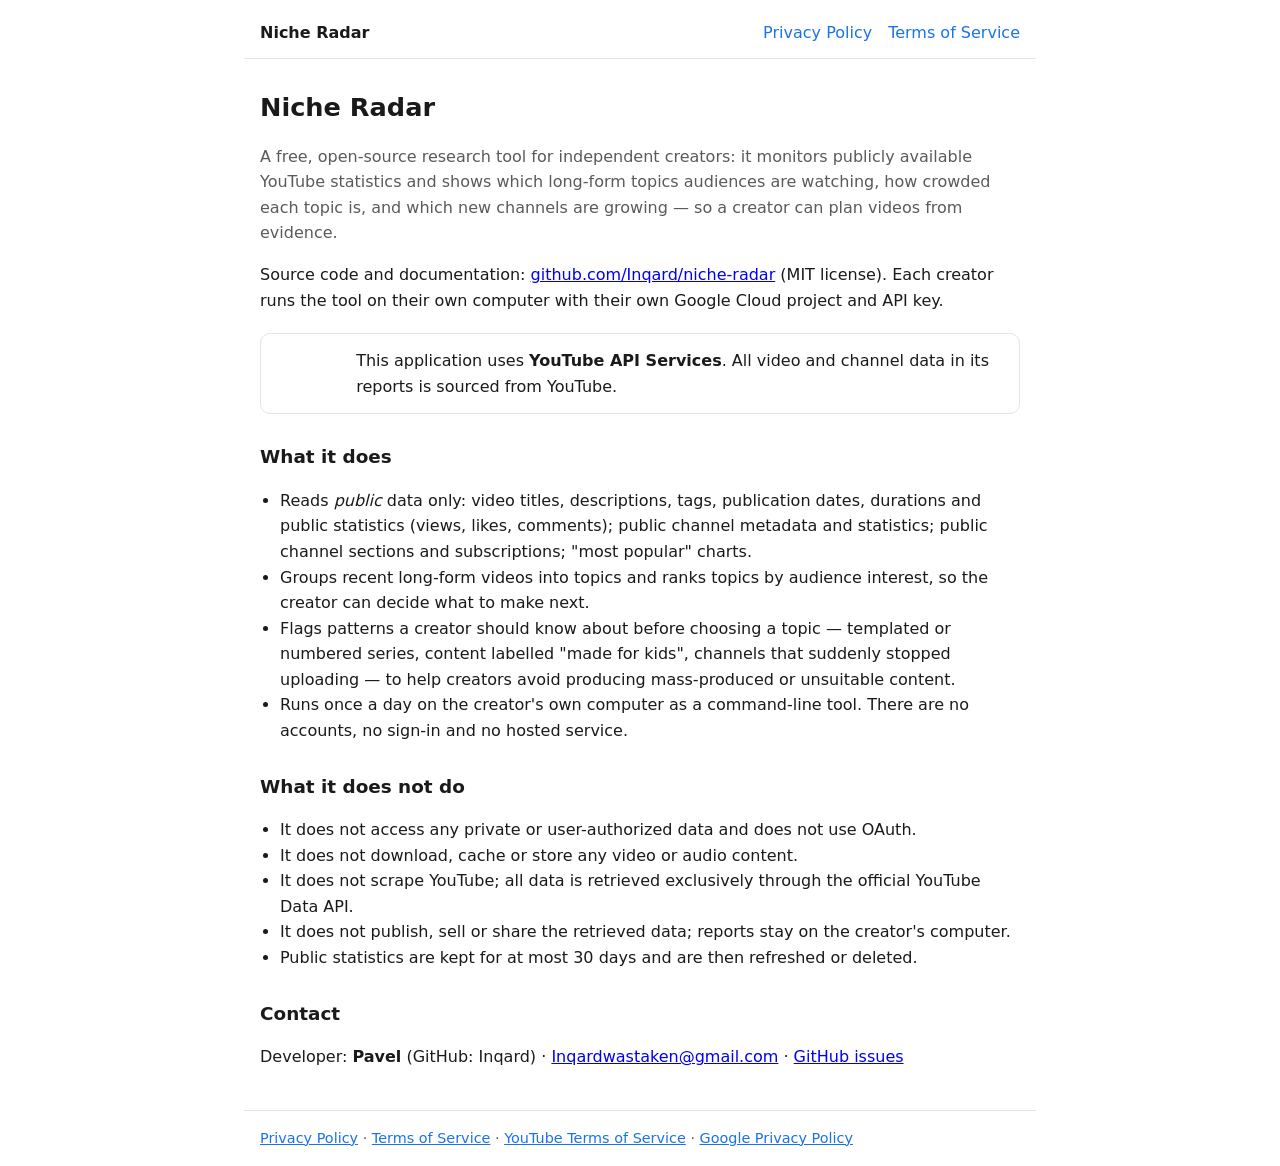
==== site/index.html @ 8c6e2663 "Niche Radar: open-source YouTube niche research tool Public release of the radar: search + charts + " ====
<!doctype html>
<html lang="en">
<head>
  <meta charset="utf-8">
  <meta name="viewport" content="width=device-width, initial-scale=1">
  <title>Niche Radar</title>
  <style>
    :root { --bg: #ffffff; --fg: #1a1a1a; --muted: #5a5a5a; --line: #e4e4e4; --accent: #1a73e8; }
    @media (prefers-color-scheme: dark) {
      :root:not([data-theme="light"]) { --bg: #121212; --fg: #ededed; --muted: #a8a8a8; --line: #2c2c2c; --accent: #8ab4f8; }
    }
    :root[data-theme="dark"] { --bg: #121212; --fg: #ededed; --muted: #a8a8a8; --line: #2c2c2c; --accent: #8ab4f8; }
    body { margin: 0; background: var(--bg); color: var(--fg); font: 16px/1.6 system-ui, -apple-system, "Segoe UI", Roboto, sans-serif; }
    header, main, footer { max-width: 760px; margin: 0 auto; padding: 0 16px; }
    header { display: flex; justify-content: space-between; align-items: center; padding-top: 20px; padding-bottom: 12px; border-bottom: 1px solid var(--line); }
    nav a { margin-left: 16px; color: var(--accent); text-decoration: none; }
    h1 { font-size: 1.6rem; margin: 28px 0 8px; } h2 { font-size: 1.15rem; margin-top: 28px; }
    .muted { color: var(--muted); }
    .attribution { display: flex; align-items: center; gap: 12px; margin: 20px 0; padding: 14px 16px; border: 1px solid var(--line); border-radius: 10px; }
    .attribution img { height: 24px; width: auto; }
    footer { border-top: 1px solid var(--line); margin-top: 40px; padding: 16px; font-size: 0.9rem; color: var(--muted); }
    footer a { color: var(--accent); }
    ul { padding-left: 20px; }
  </style>
</head>
<body>
  <header>
    <strong>Niche Radar</strong>
    <nav><a href="privacy.html">Privacy Policy</a><a href="terms.html">Terms of Service</a></nav>
  </header>
  <main>
    <h1>Niche Radar</h1>
    <p class="muted">A free, open-source research tool for independent creators: it monitors publicly available YouTube statistics and shows which long-form topics audiences are watching, how crowded each topic is, and which new channels are growing — so a creator can plan videos from evidence.</p>
    <p>Source code and documentation: <a href="https://github.com/Inqard/niche-radar" rel="noopener">github.com/Inqard/niche-radar</a> (MIT license). Each creator runs the tool on their own computer with their own Google Cloud project and API key.</p>

    <div class="attribution">
      <!-- Branding guidelines: the app is nonfunctional without YouTube -> the official "developed with YouTube"
           logo, unmodified and clickable; light variant on light backgrounds, dark variant in dark mode.
           Source: https://developers.google.com/youtube/terms/branding-guidelines -->
      <a href="https://www.youtube.com" rel="noopener" aria-label="YouTube">
        <picture>
          <source srcset="developed-with-youtube-sentence-case-dark.png" media="(prefers-color-scheme: dark)">
          <img src="developed-with-youtube-sentence-case-light.png" alt="developed with YouTube">
        </picture>
      </a>
      <span>This application uses <strong>YouTube API Services</strong>. All video and channel data in its reports is sourced from YouTube.</span>
    </div>

    <h2>What it does</h2>
    <ul>
      <li>Reads <em>public</em> data only: video titles, descriptions, tags, publication dates, durations and public statistics (views, likes, comments); public channel metadata and statistics; public channel sections and subscriptions; "most popular" charts.</li>
      <li>Groups recent long-form videos into topics and ranks topics by audience interest, so the creator can decide what to make next.</li>
      <li>Flags patterns a creator should know about before choosing a topic — templated or numbered series, content labelled "made for kids", channels that suddenly stopped uploading — to help creators avoid producing mass-produced or unsuitable content.</li>
      <li>Runs once a day on the creator's own computer as a command-line tool. There are no accounts, no sign-in and no hosted service.</li>
    </ul>

    <h2>What it does not do</h2>
    <ul>
      <li>It does not access any private or user-authorized data and does not use OAuth.</li>
      <li>It does not download, cache or store any video or audio content.</li>
      <li>It does not scrape YouTube; all data is retrieved exclusively through the official YouTube Data API.</li>
      <li>It does not publish, sell or share the retrieved data; reports stay on the creator's computer.</li>
      <li>Public statistics are kept for at most 30 days and are then refreshed or deleted.</li>
    </ul>

    <h2>Contact</h2>
    <p>Developer: <strong>Pavel</strong> (GitHub: Inqard) · <a href="mailto:Inqardwastaken@gmail.com">Inqardwastaken@gmail.com</a> · <a href="https://github.com/Inqard/niche-radar/issues" rel="noopener">GitHub issues</a></p>
  </main>
  <footer>
    <a href="privacy.html">Privacy Policy</a> · <a href="terms.html">Terms of Service</a> ·
    <a href="https://www.youtube.com/t/terms" rel="noopener">YouTube Terms of Service</a> ·
    <a href="https://policies.google.com/privacy" rel="noopener">Google Privacy Policy</a>
  </footer>
</body>
</html>
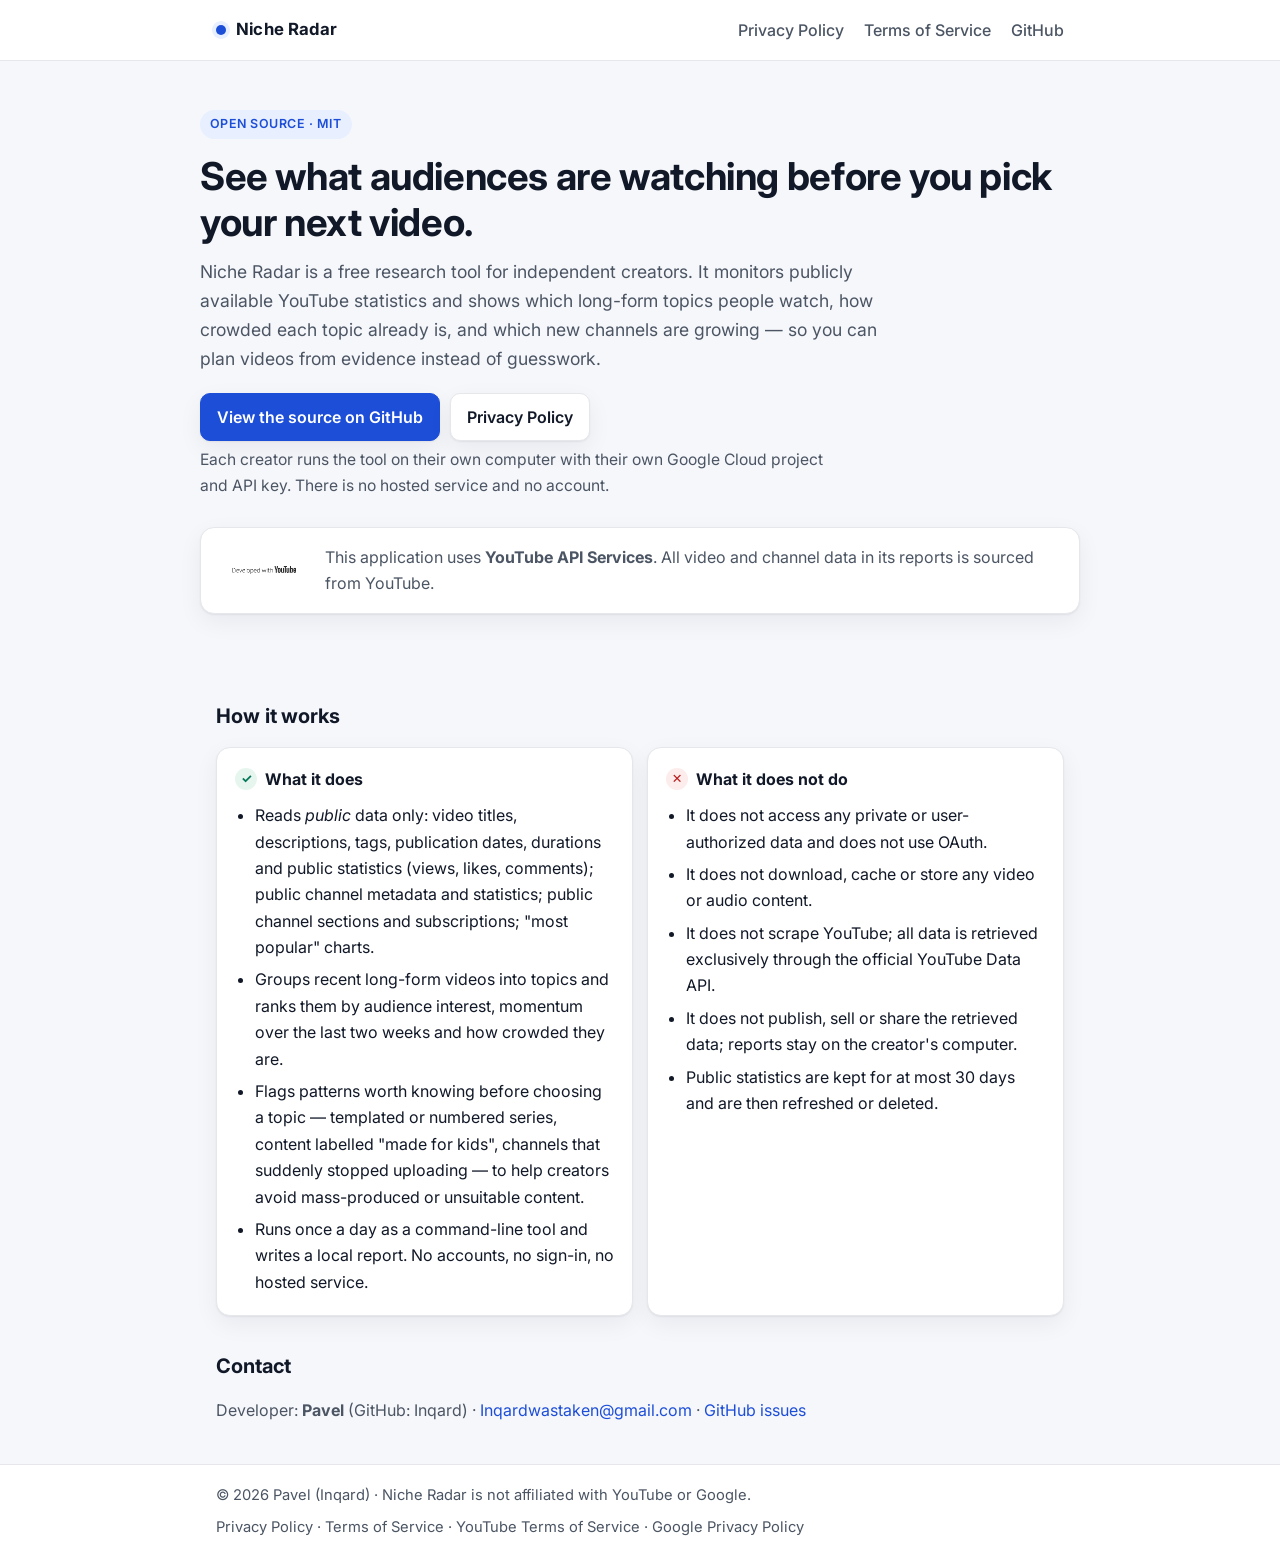
==== commit 3163ece6: "Site: redesign, fix logo variant (dark logo on light background), sticky footer Co-Authored-By: Clau" ====
--- a/site/index.html
+++ b/site/index.html
@@ -4,72 +4,82 @@
   <meta charset="utf-8">
   <meta name="viewport" content="width=device-width, initial-scale=1">
   <title>Niche Radar</title>
-  <style>
-    :root { --bg: #ffffff; --fg: #1a1a1a; --muted: #5a5a5a; --line: #e4e4e4; --accent: #1a73e8; }
-    @media (prefers-color-scheme: dark) {
-      :root:not([data-theme="light"]) { --bg: #121212; --fg: #ededed; --muted: #a8a8a8; --line: #2c2c2c; --accent: #8ab4f8; }
-    }
-    :root[data-theme="dark"] { --bg: #121212; --fg: #ededed; --muted: #a8a8a8; --line: #2c2c2c; --accent: #8ab4f8; }
-    body { margin: 0; background: var(--bg); color: var(--fg); font: 16px/1.6 system-ui, -apple-system, "Segoe UI", Roboto, sans-serif; }
-    header, main, footer { max-width: 760px; margin: 0 auto; padding: 0 16px; }
-    header { display: flex; justify-content: space-between; align-items: center; padding-top: 20px; padding-bottom: 12px; border-bottom: 1px solid var(--line); }
-    nav a { margin-left: 16px; color: var(--accent); text-decoration: none; }
-    h1 { font-size: 1.6rem; margin: 28px 0 8px; } h2 { font-size: 1.15rem; margin-top: 28px; }
-    .muted { color: var(--muted); }
-    .attribution { display: flex; align-items: center; gap: 12px; margin: 20px 0; padding: 14px 16px; border: 1px solid var(--line); border-radius: 10px; }
-    .attribution img { height: 24px; width: auto; }
-    footer { border-top: 1px solid var(--line); margin-top: 40px; padding: 16px; font-size: 0.9rem; color: var(--muted); }
-    footer a { color: var(--accent); }
-    ul { padding-left: 20px; }
-  </style>
+  <meta name="description" content="Free, open-source research tool for independent YouTube creators: which long-form topics audiences watch, how crowded they are, and which new channels are growing.">
+  <link rel="preconnect" href="https://fonts.googleapis.com">
+  <link rel="stylesheet" href="https://fonts.googleapis.com/css2?family=Inter:wght@400;500;600;700&display=swap">
+  <link rel="stylesheet" href="styles.css">
 </head>
 <body>
-  <header>
-    <strong>Niche Radar</strong>
-    <nav><a href="privacy.html">Privacy Policy</a><a href="terms.html">Terms of Service</a></nav>
+  <header class="site-header">
+    <div class="wrap">
+      <a class="brand" href="index.html"><span class="dot"></span>Niche Radar</a>
+      <nav><a href="privacy.html">Privacy Policy</a><a href="terms.html">Terms of Service</a><a href="https://github.com/Inqard/niche-radar" rel="noopener">GitHub</a></nav>
+    </div>
   </header>
+
   <main>
-    <h1>Niche Radar</h1>
-    <p class="muted">A free, open-source research tool for independent creators: it monitors publicly available YouTube statistics and shows which long-form topics audiences are watching, how crowded each topic is, and which new channels are growing — so a creator can plan videos from evidence.</p>
-    <p>Source code and documentation: <a href="https://github.com/Inqard/niche-radar" rel="noopener">github.com/Inqard/niche-radar</a> (MIT license). Each creator runs the tool on their own computer with their own Google Cloud project and API key.</p>
+    <section class="hero wrap">
+      <span class="badge">Open source · MIT</span>
+      <h1>See what audiences are watching before you pick your next video.</h1>
+      <p class="lead">Niche Radar is a free research tool for independent creators. It monitors publicly available YouTube statistics and shows which long-form topics people watch, how crowded each topic already is, and which new channels are growing — so you can plan videos from evidence instead of guesswork.</p>
+      <div class="actions">
+        <a class="btn primary" href="https://github.com/Inqard/niche-radar" rel="noopener">View the source on GitHub</a>
+        <a class="btn" href="privacy.html">Privacy Policy</a>
+      </div>
+      <p class="lead" style="font-size:.98rem">Each creator runs the tool on their own computer with their own Google Cloud project and API key. There is no hosted service and no account.</p>
 
-    <div class="attribution">
-      <!-- Branding guidelines: the app is nonfunctional without YouTube -> the official "developed with YouTube"
-           logo, unmodified and clickable; light variant on light backgrounds, dark variant in dark mode.
-           Source: https://developers.google.com/youtube/terms/branding-guidelines -->
-      <a href="https://www.youtube.com" rel="noopener" aria-label="YouTube">
-        <picture>
-          <source srcset="developed-with-youtube-sentence-case-dark.png" media="(prefers-color-scheme: dark)">
-          <img src="developed-with-youtube-sentence-case-light.png" alt="developed with YouTube">
-        </picture>
-      </a>
-      <span>This application uses <strong>YouTube API Services</strong>. All video and channel data in its reports is sourced from YouTube.</span>
+      <div class="attribution">
+        <!-- Branding guidelines: the app is nonfunctional without YouTube -> official "developed with YouTube" logo,
+             unmodified and clickable. Google names the files by logo colour: "dark" = dark logo for light backgrounds,
+             "light" = white logo for dark backgrounds. Source: https://developers.google.com/youtube/terms/branding-guidelines -->
+        <a href="https://www.youtube.com" rel="noopener" aria-label="YouTube">
+          <picture>
+            <source srcset="developed-with-youtube-sentence-case-light.png" media="(prefers-color-scheme: dark)">
+            <img src="developed-with-youtube-sentence-case-dark.png" alt="developed with YouTube">
+          </picture>
+        </a>
+        <p>This application uses <strong>YouTube API Services</strong>. All video and channel data in its reports is sourced from YouTube.</p>
+      </div>
+    </section>
+
+    <section class="wrap">
+      <h2>How it works</h2>
+      <div class="grid">
+        <div class="card">
+          <h3><span class="pill ok">✓</span>What it does</h3>
+          <ul>
+            <li>Reads <em>public</em> data only: video titles, descriptions, tags, publication dates, durations and public statistics (views, likes, comments); public channel metadata and statistics; public channel sections and subscriptions; "most popular" charts.</li>
+            <li>Groups recent long-form videos into topics and ranks them by audience interest, momentum over the last two weeks and how crowded they are.</li>
+            <li>Flags patterns worth knowing before choosing a topic — templated or numbered series, content labelled "made for kids", channels that suddenly stopped uploading — to help creators avoid mass-produced or unsuitable content.</li>
+            <li>Runs once a day as a command-line tool and writes a local report. No accounts, no sign-in, no hosted service.</li>
+          </ul>
+        </div>
+        <div class="card">
+          <h3><span class="pill no">✕</span>What it does not do</h3>
+          <ul>
+            <li>It does not access any private or user-authorized data and does not use OAuth.</li>
+            <li>It does not download, cache or store any video or audio content.</li>
+            <li>It does not scrape YouTube; all data is retrieved exclusively through the official YouTube Data API.</li>
+            <li>It does not publish, sell or share the retrieved data; reports stay on the creator's computer.</li>
+            <li>Public statistics are kept for at most 30 days and are then refreshed or deleted.</li>
+          </ul>
+        </div>
+      </div>
+
+      <h2>Contact</h2>
+      <p class="contact">Developer: <strong>Pavel</strong> (GitHub: Inqard) · <a href="mailto:Inqardwastaken@gmail.com">Inqardwastaken@gmail.com</a> · <a href="https://github.com/Inqard/niche-radar/issues" rel="noopener">GitHub issues</a></p>
+    </section>
+  </main>
+
+  <footer class="site-footer">
+    <div class="wrap">
+      <span>© 2026 Pavel (Inqard) · Niche Radar is not affiliated with YouTube or Google.</span>
+      <span>
+        <a href="privacy.html">Privacy Policy</a> · <a href="terms.html">Terms of Service</a> ·
+        <a href="https://www.youtube.com/t/terms" rel="noopener">YouTube Terms of Service</a> ·
+        <a href="https://policies.google.com/privacy" rel="noopener">Google Privacy Policy</a>
+      </span>
     </div>
-
-    <h2>What it does</h2>
-    <ul>
-      <li>Reads <em>public</em> data only: video titles, descriptions, tags, publication dates, durations and public statistics (views, likes, comments); public channel metadata and statistics; public channel sections and subscriptions; "most popular" charts.</li>
-      <li>Groups recent long-form videos into topics and ranks topics by audience interest, so the creator can decide what to make next.</li>
-      <li>Flags patterns a creator should know about before choosing a topic — templated or numbered series, content labelled "made for kids", channels that suddenly stopped uploading — to help creators avoid producing mass-produced or unsuitable content.</li>
-      <li>Runs once a day on the creator's own computer as a command-line tool. There are no accounts, no sign-in and no hosted service.</li>
-    </ul>
-
-    <h2>What it does not do</h2>
-    <ul>
-      <li>It does not access any private or user-authorized data and does not use OAuth.</li>
-      <li>It does not download, cache or store any video or audio content.</li>
-      <li>It does not scrape YouTube; all data is retrieved exclusively through the official YouTube Data API.</li>
-      <li>It does not publish, sell or share the retrieved data; reports stay on the creator's computer.</li>
-      <li>Public statistics are kept for at most 30 days and are then refreshed or deleted.</li>
-    </ul>
-
-    <h2>Contact</h2>
-    <p>Developer: <strong>Pavel</strong> (GitHub: Inqard) · <a href="mailto:Inqardwastaken@gmail.com">Inqardwastaken@gmail.com</a> · <a href="https://github.com/Inqard/niche-radar/issues" rel="noopener">GitHub issues</a></p>
-  </main>
-  <footer>
-    <a href="privacy.html">Privacy Policy</a> · <a href="terms.html">Terms of Service</a> ·
-    <a href="https://www.youtube.com/t/terms" rel="noopener">YouTube Terms of Service</a> ·
-    <a href="https://policies.google.com/privacy" rel="noopener">Google Privacy Policy</a>
   </footer>
 </body>
 </html>
--- a/site/styles.css
+++ b/site/styles.css
@@ -0,0 +1,93 @@
+:root {
+  --bg: #f6f7fb;
+  --surface: #ffffff;
+  --fg: #111827;
+  --muted: #4b5563;
+  --line: #e5e7eb;
+  --accent: #1d4ed8;
+  --accent-soft: #e8efff;
+  --ok: #047857;
+  --ok-soft: #e6f6ef;
+  --no: #b91c1c;
+  --no-soft: #fdecec;
+  --shadow: 0 1px 2px rgba(17, 24, 39, .06), 0 8px 24px rgba(17, 24, 39, .06);
+}
+@media (prefers-color-scheme: dark) {
+  :root:not([data-theme="light"]) {
+    --bg: #0f1115; --surface: #171a21; --fg: #e9ecf1; --muted: #a3abb8; --line: #2a2f3a;
+    --accent: #8ab4f8; --accent-soft: #1b2740; --ok: #6ee7b7; --ok-soft: #0f2a21; --no: #fca5a5; --no-soft: #341a1a;
+    --shadow: 0 1px 2px rgba(0, 0, 0, .4), 0 8px 24px rgba(0, 0, 0, .35);
+  }
+}
+:root[data-theme="dark"] {
+  --bg: #0f1115; --surface: #171a21; --fg: #e9ecf1; --muted: #a3abb8; --line: #2a2f3a;
+  --accent: #8ab4f8; --accent-soft: #1b2740; --ok: #6ee7b7; --ok-soft: #0f2a21; --no: #fca5a5; --no-soft: #341a1a;
+  --shadow: 0 1px 2px rgba(0, 0, 0, .4), 0 8px 24px rgba(0, 0, 0, .35);
+}
+
+* { box-sizing: border-box; }
+html, body { height: 100%; }
+body {
+  margin: 0; background: var(--bg); color: var(--fg);
+  font: 16px/1.65 "Inter", system-ui, -apple-system, "Segoe UI", Roboto, sans-serif;
+  display: flex; flex-direction: column; min-height: 100vh;
+}
+a { color: var(--accent); text-decoration: none; }
+a:hover { text-decoration: underline; }
+.wrap { width: 100%; max-width: 880px; margin: 0 auto; padding: 0 16px; }
+
+/* header */
+.site-header { background: var(--surface); border-bottom: 1px solid var(--line); position: sticky; top: 0; z-index: 10; }
+.site-header .wrap { display: flex; align-items: center; justify-content: space-between; height: 60px; }
+.brand { font-weight: 700; font-size: 1.05rem; color: var(--fg); letter-spacing: .01em; display: flex; align-items: center; gap: 10px; }
+.brand .dot { width: 10px; height: 10px; border-radius: 50%; background: var(--accent); box-shadow: 0 0 0 4px var(--accent-soft); }
+.site-header nav a { margin-left: 20px; color: var(--muted); font-weight: 500; }
+.site-header nav a:hover, .site-header nav a[aria-current="page"] { color: var(--fg); text-decoration: none; }
+
+/* main */
+main { flex: 1; }
+.hero { padding: 48px 0 24px; }
+.badge { display: inline-block; font-size: .78rem; font-weight: 600; letter-spacing: .04em; text-transform: uppercase; color: var(--accent); background: var(--accent-soft); border-radius: 999px; padding: 4px 10px; margin-bottom: 14px; }
+h1 { font-size: clamp(1.8rem, 4vw, 2.4rem); line-height: 1.2; margin: 0 0 12px; letter-spacing: -.01em; }
+.lead { font-size: 1.1rem; color: var(--muted); margin: 0 0 20px; max-width: 64ch; }
+.actions { display: flex; flex-wrap: wrap; gap: 10px; margin: 18px 0 6px; }
+.btn { display: inline-flex; align-items: center; gap: 8px; padding: 10px 16px; border-radius: 10px; font-weight: 600; border: 1px solid var(--line); background: var(--surface); color: var(--fg); box-shadow: var(--shadow); }
+.btn:hover { text-decoration: none; border-color: var(--accent); }
+.btn.primary { background: var(--accent); border-color: var(--accent); color: #fff; }
+.btn.primary:hover { filter: brightness(1.08); }
+
+.attribution { display: flex; align-items: center; gap: 16px; margin: 28px 0; padding: 16px 18px; background: var(--surface); border: 1px solid var(--line); border-radius: 14px; box-shadow: var(--shadow); }
+.attribution img { height: 32px; width: auto; display: block; }
+.attribution p { margin: 0; color: var(--muted); }
+
+h2 { font-size: 1.25rem; margin: 34px 0 14px; letter-spacing: -.005em; }
+.grid { display: grid; grid-template-columns: repeat(auto-fit, minmax(260px, 1fr)); gap: 14px; }
+.card { background: var(--surface); border: 1px solid var(--line); border-radius: 14px; padding: 18px 18px 14px; box-shadow: var(--shadow); }
+.card h3 { margin: 0 0 10px; font-size: 1rem; display: flex; align-items: center; gap: 8px; }
+.card ul { margin: 0; padding-left: 20px; }
+.card li { margin: 6px 0; color: var(--fg); }
+.pill { display: inline-flex; align-items: center; justify-content: center; width: 22px; height: 22px; border-radius: 50%; font-size: .8rem; font-weight: 700; }
+.pill.ok { background: var(--ok-soft); color: var(--ok); }
+.pill.no { background: var(--no-soft); color: var(--no); }
+
+.contact { margin: 10px 0 40px; color: var(--muted); }
+
+/* long-form pages */
+.doc { padding: 40px 0 48px; }
+.doc .meta { color: var(--muted); margin: 0 0 24px; }
+.doc h2 { font-size: 1.15rem; margin: 30px 0 10px; }
+.doc p, .doc li { color: var(--fg); }
+.doc ul { padding-left: 20px; }
+.doc .card { margin-top: 10px; }
+
+/* footer */
+.site-footer { background: var(--surface); border-top: 1px solid var(--line); color: var(--muted); font-size: .92rem; }
+.site-footer .wrap { display: flex; flex-wrap: wrap; gap: 8px 18px; align-items: center; justify-content: space-between; padding: 18px 16px; }
+.site-footer a { color: var(--muted); }
+.site-footer a:hover { color: var(--fg); }
+
+@media (max-width: 600px) {
+  .site-header nav a { margin-left: 14px; }
+  .attribution { flex-direction: column; align-items: flex-start; }
+  .hero { padding-top: 32px; }
+}
